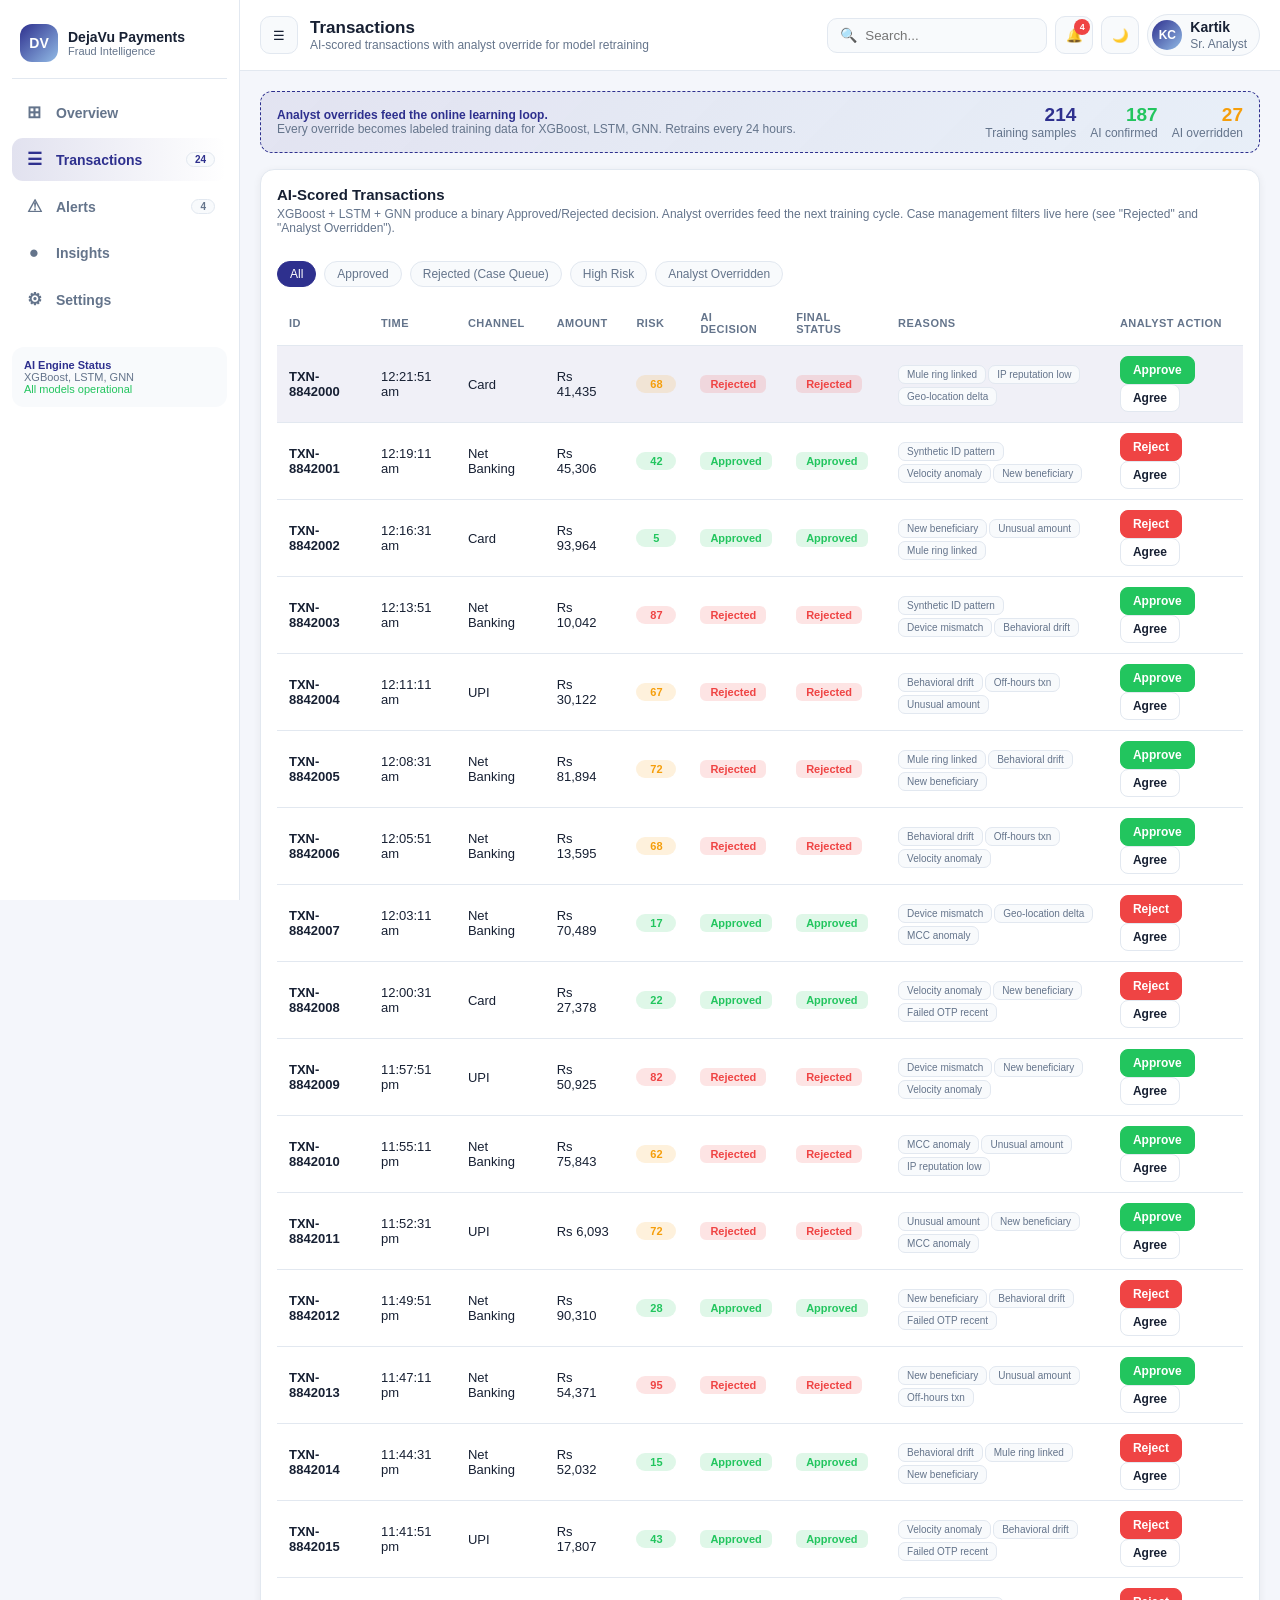
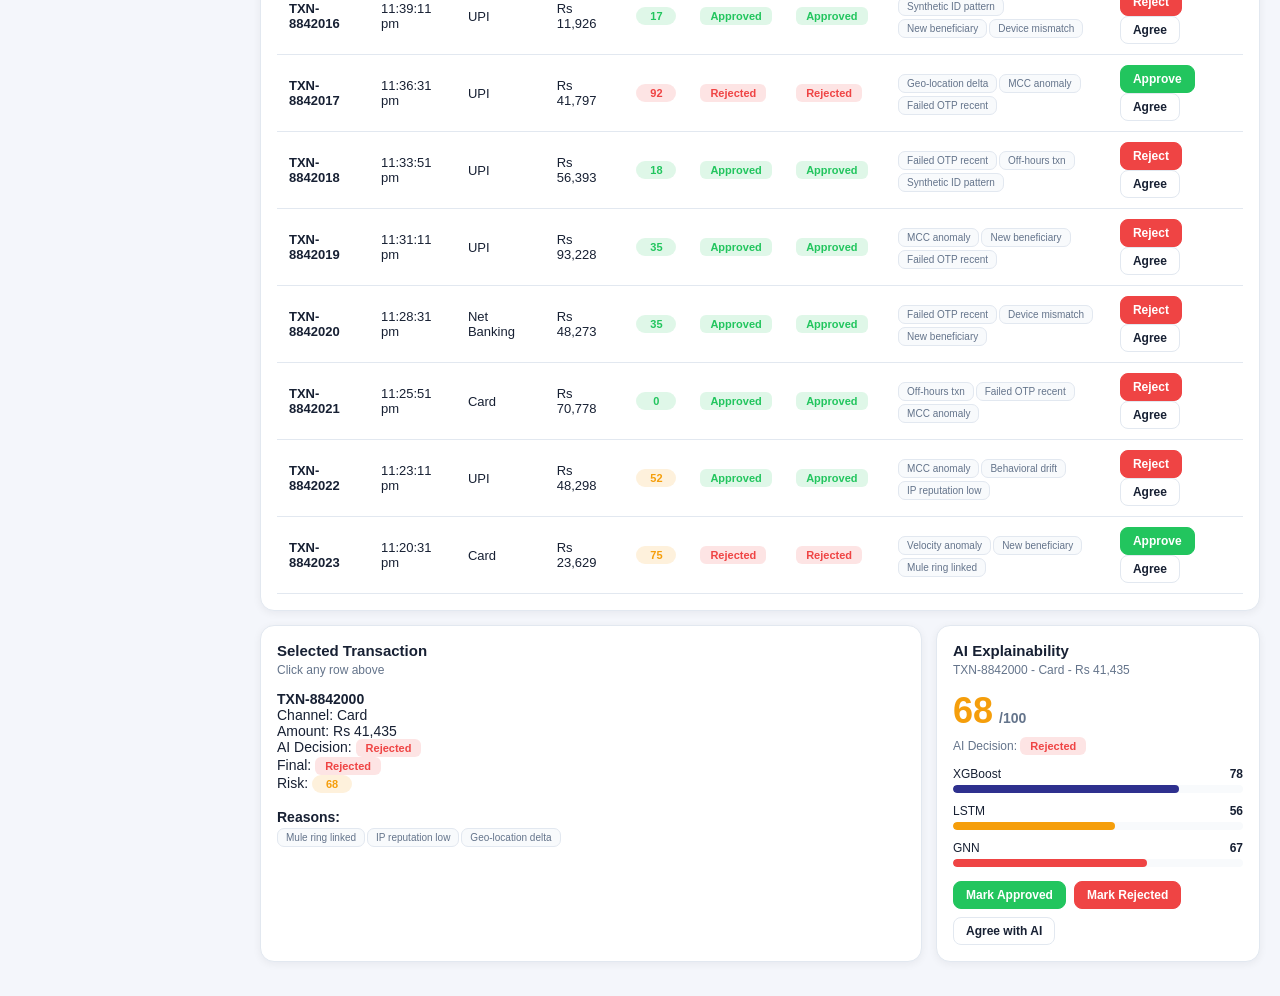
==== transactions.html @ 10d120a1 "v1 of dashboard" ====
<!DOCTYPE html>
<html lang="en"><head><meta charset="UTF-8"><meta name="viewport" content="width=device-width,initial-scale=1.0"><title>DejaVu Payments</title><link rel="stylesheet" href="styles.css"></head>
<body data-page="transactions">
<div class="app">
  <aside class="sidebar" id="sidebar">
    <div class="brand"><div class="logo">DV</div><div class="brand-text"><div class="brand-title">DejaVu Payments</div><div class="brand-sub">Fraud Intelligence</div></div></div>
    
<nav class="nav">
  <a href="index.html" data-page="overview"><span class="nav-ico">&#8862;</span><span class="nav-label">Overview</span></a>
  <a href="transactions.html" data-page="transactions"><span class="nav-ico">&#9776;</span><span class="nav-label">Transactions</span><span class="nav-count" data-count="txns">0</span></a>
  <a href="alerts.html" data-page="alerts"><span class="nav-ico">&#9888;</span><span class="nav-label">Alerts</span><span class="nav-count" data-count="alerts">0</span></a>
  <a href="insights.html" data-page="insights"><span class="nav-ico">&#9679;</span><span class="nav-label">Insights</span></a>
  <a href="settings.html" data-page="settings"><span class="nav-ico">&#9881;</span><span class="nav-label">Settings</span></a>
</nav>

    <div class="engine-card"><b style="color:var(--primary)">AI Engine Status</b><br>XGBoost, LSTM, GNN<br><span style="color:var(--safe)">All models operational</span></div>
  </aside>
  <main class="main">
    <header class="topbar">
      <div class="left-head"><button class="icon-btn" id="collapseBtn">&#9776;</button><div><div class="page-title" id="pageTitle"></div><div class="page-sub" id="pageSub"></div></div></div>
      <div class="top-actions">
        <div class="search"><span>&#128269;</span><input placeholder="Search..."></div>
        <button class="icon-btn" id="notifBtn">&#128276;<span class="badge" id="notifBadge">0</span></button>
        <button class="icon-btn" id="themeToggle">&#127769;</button>
        <div class="user"><div class="avatar">KC</div><span><b>Kartik</b><br><small class="small">Sr. Analyst</small></span></div>
        <div class="notif-panel" id="notifPanel"><div class="notif-head"><b>Notifications</b><button class="btn" onclick="markAllRead()">Mark all read</button></div><div class="notif-list" id="notifList"></div><a class="small" style="text-align:center;padding:10px;text-decoration:none;color:var(--primary)" href="alerts.html">View all alerts</a></div>
      </div>
    </header>
    <section class="content">
<div class="training-banner" id="trainingBanner"></div>
<div class="grid">
  <div class="card c12">
    <div class="card-head">
      <div><div class="card-title">AI-Scored Transactions</div><div class="card-sub">XGBoost + LSTM + GNN produce a binary Approved/Rejected decision. Analyst overrides feed the next training cycle. Case management filters live here (see "Rejected" and "Analyst Overridden").</div></div>
      <div class="filters">
        <span class="chip active" data-filter="all">All</span>
        <span class="chip" data-filter="Approved">Approved</span>
        <span class="chip" data-filter="Rejected">Rejected (Case Queue)</span>
        <span class="chip" data-filter="high-risk">High Risk</span>
        <span class="chip" data-filter="overridden">Analyst Overridden</span>
      </div>
    </div>
    <div class="table-wrap"><table><thead><tr><th>ID</th><th>Time</th><th>Channel</th><th>Amount</th><th>Risk</th><th>AI Decision</th><th>Final Status</th><th>Reasons</th><th>Analyst Action</th></tr></thead><tbody id="txnBody"></tbody></table></div>
  </div>
</div>
<div class="grid">
  <div class="card c8"><div class="card-title">Selected Transaction</div><div class="card-sub">Click any row above</div><div id="txnDetail"></div></div>
  <div class="card c4">
    <div class="card-title">AI Explainability</div>
    <div class="card-sub" id="explainId2"></div>
    <div class="risk-big" id="explainScore2"></div>
    <div id="aiDecisionLabel" class="small" style="margin:6px 0 12px"></div>
    <div class="sig"><div class="sigline"><span>XGBoost</span><b id="sigXGB2"></b></div><div class="bar"><div id="fillXGB2" class="fill" style="background:var(--primary)"></div></div></div>
    <div class="sig"><div class="sigline"><span>LSTM</span><b id="sigLSTM2"></b></div><div class="bar"><div id="fillLSTM2" class="fill" style="background:var(--warn)"></div></div></div>
    <div class="sig"><div class="sigline"><span>GNN</span><b id="sigGNN2"></b></div><div class="bar"><div id="fillGNN2" class="fill" style="background:var(--danger)"></div></div></div>
    <div style="margin-top:14px;display:flex;gap:8px;flex-wrap:wrap">
      <button class="btn safe" onclick="openReview('approve')">Mark Approved</button>
      <button class="btn danger" onclick="openReview('reject')">Mark Rejected</button>
      <button class="btn" onclick="openReview('agree')">Agree with AI</button>
    </div>
  </div>
</div>
</section>
  </main>
</div>

<div class="modal-back" id="modalBack">
  <div class="modal">
    <h3 id="modalTitle">Manual Review</h3>
    <p class="small" id="modalDesc"></p>
    <label>Reason <span style="color:var(--danger)">*</span></label>
    <select id="modalReason">
      <option value="">Select reason...</option>
      <option>Customer verified transaction</option>
      <option>Known merchant / recurring pattern</option>
      <option>Velocity anomaly confirmed</option>
      <option>Mule network destination confirmed</option>
      <option>Behavioral drift matches ATO</option>
      <option>False positive - low-risk context</option>
      <option>Other (see notes)</option>
    </select>
    <label>Analyst Notes (optional)</label>
    <textarea rows="3" placeholder="Add training context..."></textarea>
    <div class="modal-actions">
      <button class="btn" onclick="closeModal()">Cancel</button>
      <button class="btn primary" onclick="submitReview()">Submit as Training Data</button>
    </div>
  </div>
</div>
<div class="toast" id="toast"><b id="toastTitle">Saved</b><br><span class="small" id="toastMsg">Done</span></div>

<script src="app.js"></script>
</body></html>
---- styles.css ----
:root{
  --bg:#f4f6fb; --surface:#fff; --surface2:#f8fafc;
  --text:#172033; --muted:#64748b; --border:#e2e8f0;
  --primary:#2E308E; --primary2:#4c50c9; --accent:#92BBE6;
  --safe:#22c55e; --warn:#f59e0b; --danger:#ef4444;
  --shadow:0 2px 8px rgba(15,23,42,.06);
  --shadow2:0 12px 34px rgba(15,23,42,.12);
  --radius:14px; --gap:14px;
  --side:240px; --sideCollapsed:72px;
}
[data-theme=dark]{
  --bg:#0b1020; --surface:#121832; --surface2:#182043;
  --text:#e6ebff; --muted:#9aa5c9; --border:#24304f;
  --primary:#7678ff; --primary2:#9ca0ff;
  --shadow:0 2px 8px rgba(0,0,0,.35);
  --shadow2:0 12px 34px rgba(0,0,0,.45);
}
*{box-sizing:border-box; min-width:0}
html,body{margin:0; overflow-x:hidden; width:100%}
body{font-family:Inter,-apple-system,BlinkMacSystemFont,'Segoe UI',Roboto,sans-serif;background:var(--bg);color:var(--text);font-size:14px}
.app{display:grid;grid-template-columns:var(--side) minmax(0,1fr);min-height:100vh;transition:grid-template-columns .25s}
.app.collapsed{grid-template-columns:var(--sideCollapsed) minmax(0,1fr)}
.sidebar{position:sticky;top:0;height:100vh;background:var(--surface);border-right:1px solid var(--border);padding:18px 12px;z-index:20;overflow:hidden}
.brand{display:flex;gap:10px;align-items:center;padding:6px 8px 16px;margin-bottom:12px;border-bottom:1px solid var(--border)}
.logo{width:38px;height:38px;border-radius:12px;display:grid;place-items:center;color:#fff;font-weight:900;background:linear-gradient(135deg,var(--primary),var(--accent));flex-shrink:0}
.brand-text,.nav-label,.nav-count,.engine-card{transition:.2s}
.app.collapsed .brand-text,.app.collapsed .nav-label,.app.collapsed .nav-count,.app.collapsed .engine-card{display:none}
.brand-title{font-weight:800}
.brand-sub{font-size:11px;color:var(--muted)}
.nav a{display:flex;align-items:center;gap:12px;text-decoration:none;color:var(--muted);padding:11px 12px;border-radius:11px;margin:4px 0;font-weight:600}
.nav a:hover{background:var(--surface2);color:var(--text)}
.nav a.active{background:linear-gradient(90deg,rgba(46,48,142,.14),transparent);color:var(--primary)}
.nav-ico{font-size:17px;width:20px;text-align:center;flex-shrink:0}
.nav-count{margin-left:auto;border:1px solid var(--border);background:var(--surface2);border-radius:99px;font-size:10px;padding:1px 8px}
.engine-card{margin-top:26px;padding:12px;border-radius:12px;background:var(--surface2);font-size:11px;color:var(--muted)}
.main{min-width:0;max-width:100%;overflow-x:hidden}
.topbar{position:sticky;top:0;z-index:15;background:var(--surface);border-bottom:1px solid var(--border);padding:14px 20px;display:flex;justify-content:space-between;align-items:center;gap:14px}
.left-head{display:flex;align-items:center;gap:12px;min-width:0}
.icon-btn{width:38px;height:38px;border-radius:10px;border:1px solid var(--border);background:var(--surface2);color:var(--text);cursor:pointer;display:grid;place-items:center;position:relative;flex-shrink:0}
.icon-btn:hover{border-color:var(--primary)}
.page-title{font-size:17px;font-weight:800}
.page-sub{font-size:12px;color:var(--muted)}
.top-actions{display:flex;align-items:center;gap:8px;position:relative;flex-shrink:0}
.search{width:220px;background:var(--surface2);border:1px solid var(--border);padding:8px 12px;border-radius:10px;display:flex;gap:8px}
.search input{border:0;outline:0;background:transparent;color:var(--text);width:100%}
.badge{position:absolute;top:2px;right:2px;background:var(--danger);color:white;min-width:16px;height:16px;border-radius:999px;font-size:9px;display:grid;place-items:center;font-weight:800}
.user{display:flex;align-items:center;gap:8px;border:1px solid var(--border);background:var(--surface2);border-radius:999px;padding:4px 12px 4px 4px}
.avatar{width:30px;height:30px;border-radius:50%;display:grid;place-items:center;background:linear-gradient(135deg,var(--primary),var(--accent));color:white;font-weight:800;font-size:12px}
.content{padding:20px;max-width:100%}
.grid{display:grid;gap:var(--gap);grid-template-columns:repeat(12,minmax(0,1fr));margin-bottom:var(--gap)}
.grid > .c2{grid-column:span 2}
.grid > .c3{grid-column:span 3}
.grid > .c4{grid-column:span 4}
.grid > .c6{grid-column:span 6}
.grid > .c8{grid-column:span 8}
.grid > .c12{grid-column:span 12}
.card,.kpi{background:var(--surface);border:1px solid var(--border);border-radius:var(--radius);box-shadow:var(--shadow);padding:16px;min-width:0;overflow:hidden}
.kpi{display:flex;flex-direction:column;min-height:120px}
.kpi-top{display:flex;justify-content:space-between;gap:8px;align-items:flex-start}
.kpi-label{font-size:10px;text-transform:uppercase;letter-spacing:.05em;color:var(--muted);font-weight:800;line-height:1.3}
.kpi-ico{width:30px;height:30px;border-radius:8px;background:rgba(46,48,142,.1);display:grid;place-items:center;flex-shrink:0;font-size:14px}
.kpi-value{font-size:20px;font-weight:900;margin:8px 0 4px;line-height:1.15}
.delta{font-size:11px;margin-top:auto}
.up{color:var(--safe)} .down{color:var(--danger)}
.card-title{font-size:15px;font-weight:900;margin-bottom:4px}
.card-sub{font-size:12px;color:var(--muted);margin-bottom:14px}
.card-head{display:flex;justify-content:space-between;gap:12px;flex-wrap:wrap;margin-bottom:14px;align-items:flex-start}
.chartbox{position:relative;width:100%;height:230px}
.chartbox canvas{display:block;width:100%;height:100%}
.filters{display:flex;gap:8px;flex-wrap:wrap}
.chip{padding:5px 12px;border-radius:999px;border:1px solid var(--border);background:var(--surface2);color:var(--muted);cursor:pointer;font-size:12px;white-space:nowrap}
.chip.active{background:var(--primary);border-color:var(--primary);color:#fff}
.alert{display:flex;gap:12px;align-items:center;padding:12px 16px;border-radius:12px;border:1px solid var(--border);border-left-width:4px;background:var(--surface);margin-bottom:10px}
.alert.danger{border-left-color:var(--danger);background:rgba(239,68,68,.06)}
.alert.warn{border-left-color:var(--warn);background:rgba(245,158,11,.06)}
.alert.info{border-left-color:var(--primary);background:rgba(46,48,142,.06)}
.alert-title{font-weight:800}
.alert-msg{font-size:12px;color:var(--muted)}
.close{margin-left:auto;background:transparent;border:0;color:var(--muted);cursor:pointer;font-size:18px}
.timeline{display:grid;grid-template-columns:repeat(4,minmax(0,1fr));gap:10px}
.node{background:var(--surface2);border:1px solid var(--border);border-radius:10px;padding:10px;min-width:0}
.node.upi{border-top:3px solid var(--warn)}
.node.cardn{border-top:3px solid var(--primary)}
.node.nb{border-top:3px solid var(--danger)}
.node.dv{border-top:3px solid var(--safe);background:linear-gradient(135deg,rgba(34,197,94,.08),rgba(46,48,142,.08))}
.time{font-size:11px;color:var(--muted);font-weight:800}
.tl-title{font-weight:900;margin:4px 0;font-size:12px}
.small{font-size:12px;color:var(--muted)}
.tag{display:inline-block;margin:3px 2px 0 0;padding:3px 8px;border-radius:7px;background:var(--surface2);border:1px solid var(--border);font-size:10px;color:var(--muted)}
.risk-big{font-size:36px;font-weight:900;display:flex;align-items:baseline;gap:6px;line-height:1.1}
.risk-big small{font-size:14px;color:var(--muted)}
.sig{margin:11px 0}
.sigline{display:flex;justify-content:space-between;font-size:12px;margin-bottom:4px}
.bar{height:8px;background:var(--surface2);border-radius:999px;overflow:hidden}
.fill{height:100%;border-radius:999px}
.table-wrap{overflow-x:auto;width:100%}
table{width:100%;border-collapse:collapse;font-size:13px}
th,td{text-align:left;padding:10px 12px;border-bottom:1px solid var(--border);vertical-align:middle}
th{font-size:11px;text-transform:uppercase;color:var(--muted);letter-spacing:.04em}
tbody tr:hover{background:var(--surface2);cursor:pointer}
tbody tr.selected{background:rgba(46,48,142,.07)}
.pill{display:inline-flex;justify-content:center;align-items:center;min-width:40px;padding:3px 10px;border-radius:999px;font-size:11px;font-weight:900}
.low{background:rgba(34,197,94,.14);color:var(--safe)}
.med{background:rgba(245,158,11,.14);color:var(--warn)}
.high{background:rgba(239,68,68,.14);color:var(--danger)}
.status{padding:3px 10px;border-radius:6px;font-size:11px;font-weight:800;white-space:nowrap;display:inline-block}
.st-Approved{background:rgba(34,197,94,.14);color:var(--safe)}
.st-Rejected{background:rgba(239,68,68,.14);color:var(--danger)}
.override-tag{display:inline-block;margin-left:6px;padding:2px 6px;border-radius:5px;background:rgba(245,158,11,.15);color:var(--warn);font-size:9px;font-weight:800}
.btn{border:1px solid var(--border);background:var(--surface);color:var(--text);border-radius:8px;padding:6px 12px;cursor:pointer;font-weight:700;font-size:12px;text-decoration:none;display:inline-flex;align-items:center;gap:6px}
.btn:hover{border-color:var(--primary);color:var(--primary)}
.btn.primary{background:var(--primary);border-color:var(--primary);color:white}
.btn.primary:hover{background:var(--primary2);color:white}
.btn.safe{background:var(--safe);border-color:var(--safe);color:white}
.btn.safe:hover{background:#16a34a;color:white}
.btn.danger{background:var(--danger);border-color:var(--danger);color:white}
.btn.danger:hover{background:#dc2626;color:white}
.notif-panel{display:none;position:absolute;top:46px;right:0;width:360px;max-width:calc(100vw - 40px);max-height:460px;background:var(--surface);border:1px solid var(--border);box-shadow:var(--shadow2);border-radius:12px;overflow:hidden;z-index:30}
.notif-panel.show{display:flex;flex-direction:column}
.notif-head{display:flex;justify-content:space-between;padding:12px 16px;border-bottom:1px solid var(--border);align-items:center}
.notif-list{overflow:auto}
.notif{display:flex;gap:10px;padding:12px 16px;border-bottom:1px solid var(--border);cursor:pointer}
.notif:hover{background:var(--surface2)}
.notif.unread{background:rgba(46,48,142,.05)}
.dot{width:8px;height:8px;border-radius:50%;margin-top:7px;flex-shrink:0}
.modal-back{display:none;position:fixed;inset:0;background:rgba(15,23,42,.55);z-index:50;align-items:center;justify-content:center;backdrop-filter:blur(4px)}
.modal-back.show{display:flex}
.modal{background:var(--surface);border-radius:16px;padding:22px;max-width:480px;width:92%;box-shadow:var(--shadow2)}
.modal h3{margin:0 0 4px}
label{display:block;margin:12px 0 6px;font-size:12px;font-weight:800}
select,textarea,input.input{width:100%;padding:9px;border:1px solid var(--border);border-radius:8px;background:var(--surface2);color:var(--text);font-family:inherit}
.modal-actions{display:flex;gap:10px;justify-content:flex-end;margin-top:16px}
.toast{display:none;position:fixed;right:24px;bottom:24px;background:var(--surface);border:1px solid var(--border);border-left:4px solid var(--safe);border-radius:10px;box-shadow:var(--shadow2);padding:12px 16px;z-index:60}
.toast.show{display:block}
.setting{display:flex;justify-content:space-between;align-items:center;padding:12px 0;border-bottom:1px solid var(--border);gap:12px}
.setting:last-child{border-bottom:0}
.switch{position:relative;width:40px;height:22px;flex-shrink:0}
.switch input{display:none}
.slider{position:absolute;inset:0;background:var(--border);border-radius:999px;cursor:pointer;transition:.25s}
.slider:before{content:"";position:absolute;width:16px;height:16px;left:3px;top:3px;background:#fff;border-radius:50%;transition:.25s}
.switch input:checked+.slider{background:var(--primary)}
.switch input:checked+.slider:before{transform:translateX(18px)}
.training-banner{background:linear-gradient(135deg,rgba(46,48,142,.09),rgba(146,187,230,.12));border:1px dashed var(--primary);border-radius:12px;padding:12px 16px;margin-bottom:16px;font-size:12px;display:flex;gap:14px;align-items:center;flex-wrap:wrap}
.training-banner b{color:var(--primary)}
.training-stat{text-align:right;flex-shrink:0}
.training-stat .num{font-size:19px;font-weight:900}
@media (max-width:1200px){
  .grid{grid-template-columns:repeat(6,minmax(0,1fr))}
  .grid > .c2{grid-column:span 2}
  .grid > .c3{grid-column:span 3}
  .grid > .c4{grid-column:span 3}
  .grid > .c6{grid-column:span 6}
  .grid > .c8{grid-column:span 6}
  .grid > .c12{grid-column:span 6}
}
@media (max-width:900px){
  .grid{grid-template-columns:repeat(2,minmax(0,1fr))}
  .grid > *{grid-column:span 1}
  .grid > .c8,.grid > .c12,.grid > .c6{grid-column:span 2}
  .timeline{grid-template-columns:1fr 1fr}
  .search{display:none}
}
@media (max-width:600px){
  .app,.app.collapsed{grid-template-columns:1fr}
  .sidebar{position:fixed;transform:translateX(-100%);width:250px}
  .sidebar.mobile-open{transform:translateX(0)}
  .grid{grid-template-columns:1fr}
  .grid > *{grid-column:span 1 !important}
  .timeline{grid-template-columns:1fr}
  .content{padding:14px}
  .user span{display:none}
}
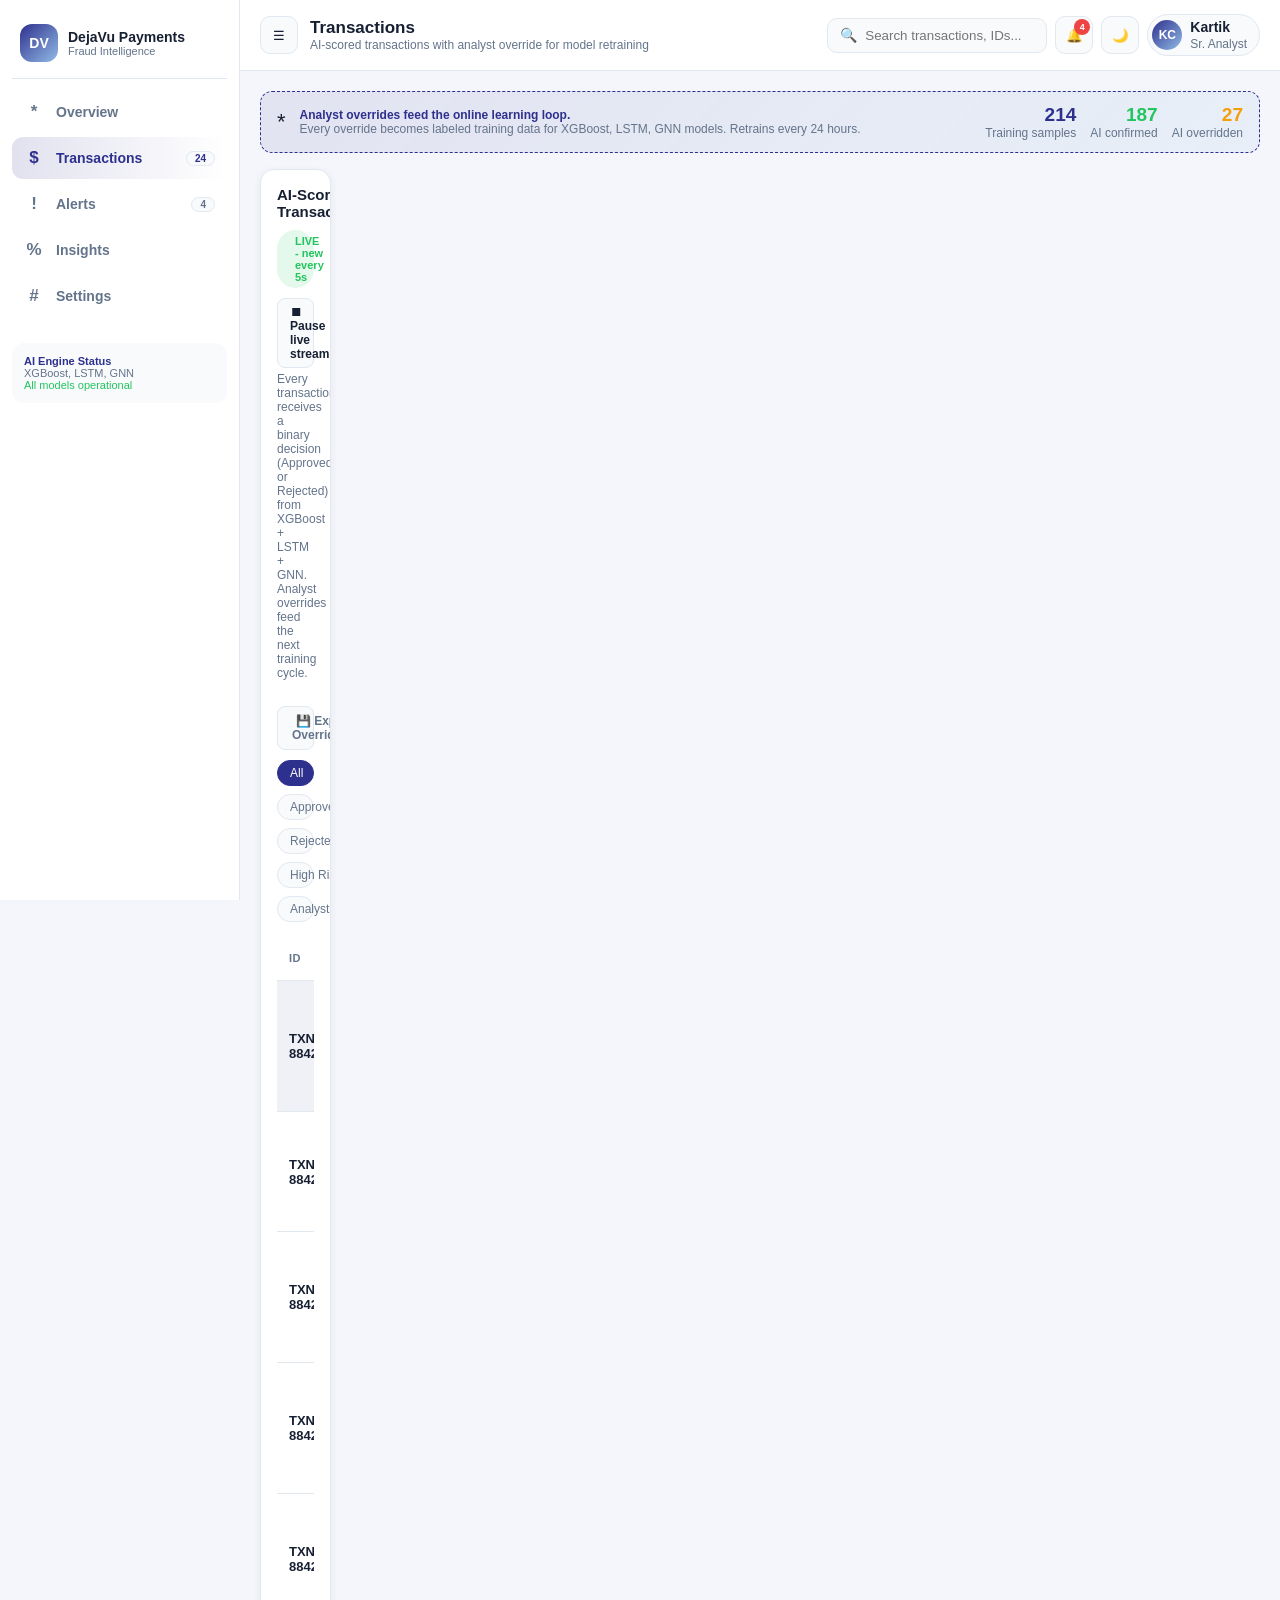
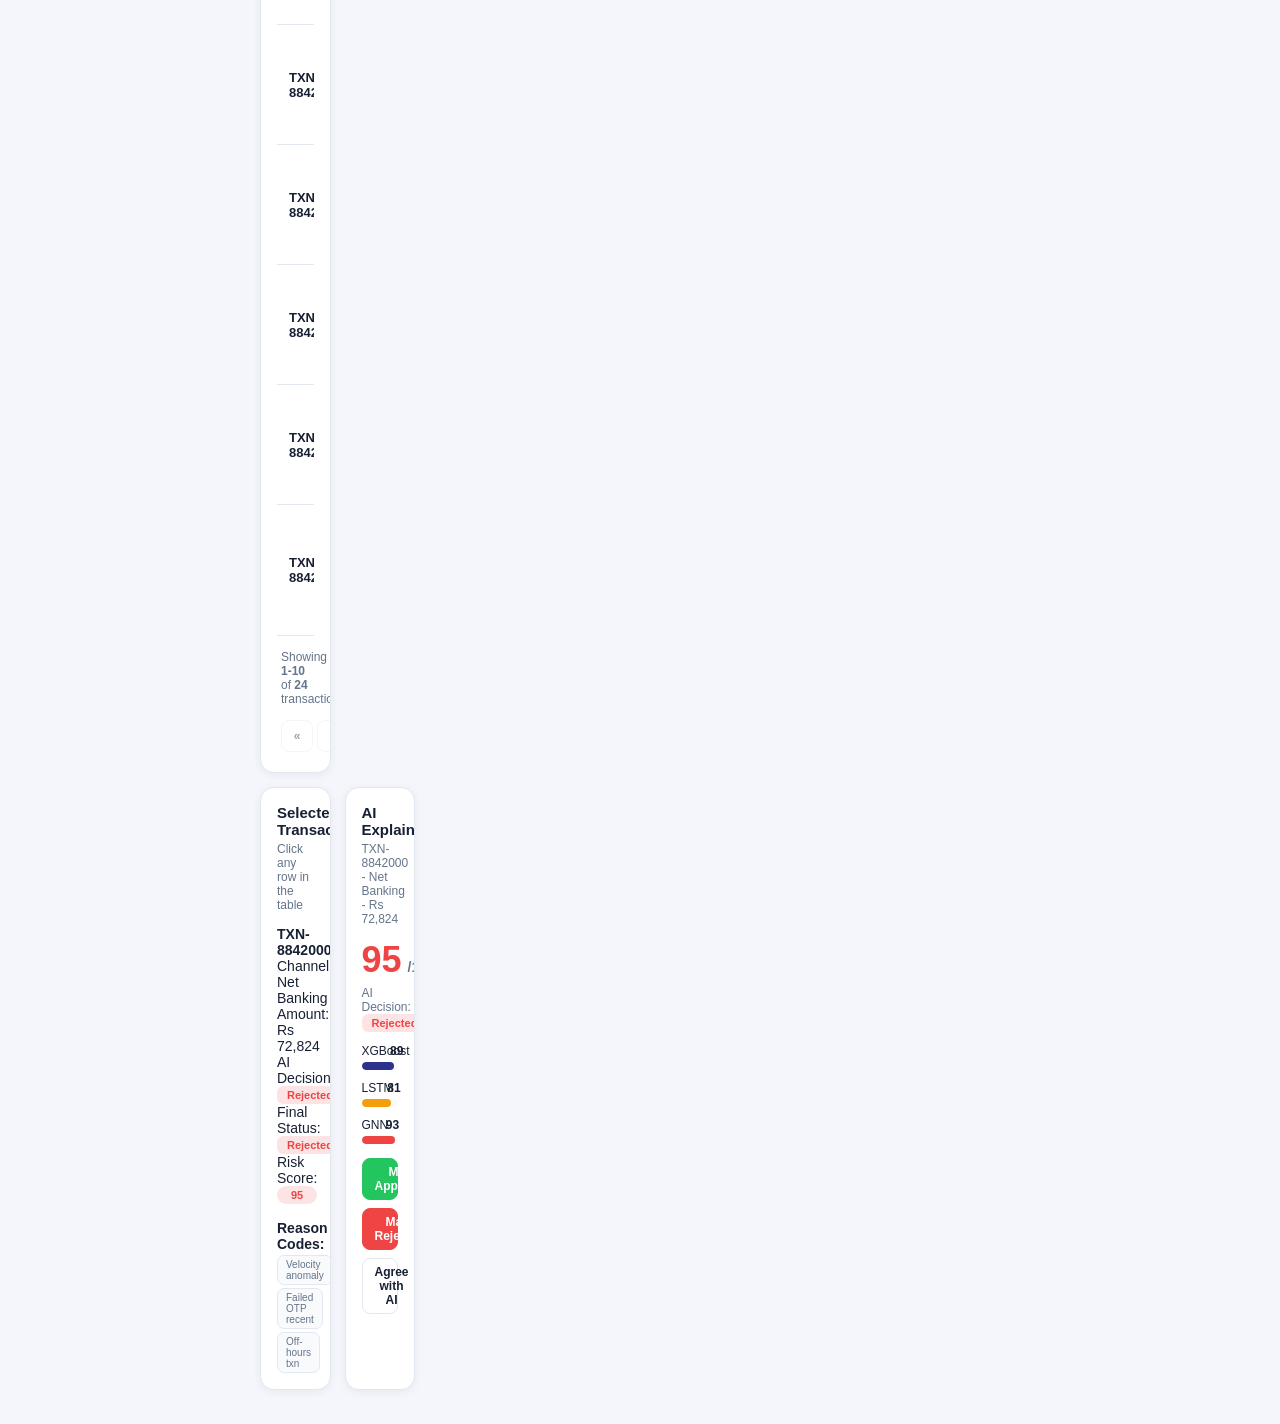
==== commit 2f56703c: "Added Transactions pagination & export" ====
--- a/transactions.html
+++ b/transactions.html
@@ -1,66 +1,134 @@
 <!DOCTYPE html>
-<html lang="en"><head><meta charset="UTF-8"><meta name="viewport" content="width=device-width,initial-scale=1.0"><title>DejaVu Payments</title><link rel="stylesheet" href="styles.css"></head>
+<html lang="en">
+<head>
+<meta charset="UTF-8">
+<meta name="viewport" content="width=device-width, initial-scale=1.0">
+<title>DejaVu Payments - Transactions</title>
+<link rel="stylesheet" href="styles.css">
+<style>
+  .live-strip{display:flex;align-items:center;gap:10px;flex-wrap:wrap}
+  .live-badge{display:inline-flex;align-items:center;gap:6px;padding:5px 12px;border-radius:999px;background:rgba(34,197,94,.12);color:var(--safe);font-size:11px;font-weight:800}
+  .live-dot{width:8px;height:8px;border-radius:50%;background:var(--safe);box-shadow:0 0 0 rgba(34,197,94,.6);animation:pulse 1.6s infinite}
+  .live-dot.off{background:var(--muted);animation:none;box-shadow:none}
+  @keyframes pulse{0%{box-shadow:0 0 0 0 rgba(34,197,94,.6)}70%{box-shadow:0 0 0 8px rgba(34,197,94,0)}100%{box-shadow:0 0 0 0 rgba(34,197,94,0)}}
+  .pause-btn{background:var(--surface2);border:1px solid var(--border);border-radius:8px;padding:6px 12px;font-size:12px;font-weight:700;cursor:pointer;color:var(--text)}
+  .pause-btn.paused{background:rgba(245,158,11,.14);color:var(--warn);border-color:var(--warn)}
+  .live-indicator{display:none;align-items:center;gap:8px;padding:8px 14px;border-radius:10px;background:rgba(46,48,142,.08);color:var(--primary);font-size:12px;margin-bottom:12px;font-weight:700}
+  .live-indicator a{color:var(--primary);text-decoration:underline;cursor:pointer}
+  .pagination{display:flex;justify-content:space-between;align-items:center;gap:14px;padding:14px 4px 4px;flex-wrap:wrap}
+  .page-info{font-size:12px;color:var(--muted)}
+  .page-ctrls{display:flex;gap:4px}
+  .page-btn{min-width:32px;height:32px;border-radius:8px;border:1px solid var(--border);background:var(--surface);color:var(--text);cursor:pointer;font-weight:700;font-size:12px;padding:0 8px}
+  .page-btn:hover:not(:disabled){border-color:var(--primary);color:var(--primary)}
+  .page-btn.active{background:var(--primary);color:#fff;border-color:var(--primary)}
+  .page-btn:disabled{opacity:.4;cursor:not-allowed}
+  .export-btn{background:var(--primary);color:#fff;border:1px solid var(--primary);border-radius:8px;padding:7px 14px;font-weight:700;font-size:12px;cursor:pointer;display:inline-flex;align-items:center;gap:8px}
+  .export-btn:hover:not(:disabled){background:var(--primary2)}
+  .export-btn:disabled{background:var(--surface2);color:var(--muted);border-color:var(--border);cursor:not-allowed}
+  .export-count{background:rgba(255,255,255,.22);padding:1px 8px;border-radius:99px;font-size:10px}
+  .export-btn:disabled .export-count{background:var(--surface);color:var(--muted)}
+</style>
+</head>
 <body data-page="transactions">
 <div class="app">
   <aside class="sidebar" id="sidebar">
-    <div class="brand"><div class="logo">DV</div><div class="brand-text"><div class="brand-title">DejaVu Payments</div><div class="brand-sub">Fraud Intelligence</div></div></div>
-    
-<nav class="nav">
-  <a href="index.html" data-page="overview"><span class="nav-ico">&#8862;</span><span class="nav-label">Overview</span></a>
-  <a href="transactions.html" data-page="transactions"><span class="nav-ico">&#9776;</span><span class="nav-label">Transactions</span><span class="nav-count" data-count="txns">0</span></a>
-  <a href="alerts.html" data-page="alerts"><span class="nav-ico">&#9888;</span><span class="nav-label">Alerts</span><span class="nav-count" data-count="alerts">0</span></a>
-  <a href="insights.html" data-page="insights"><span class="nav-ico">&#9679;</span><span class="nav-label">Insights</span></a>
-  <a href="settings.html" data-page="settings"><span class="nav-ico">&#9881;</span><span class="nav-label">Settings</span></a>
-</nav>
-
+    <div class="brand">
+      <div class="logo">DV</div>
+      <div class="brand-text"><div class="brand-title">DejaVu Payments</div><div class="brand-sub">Fraud Intelligence</div></div>
+    </div>
+    <nav class="nav">
+      <a href="index.html" data-page="overview"><span class="nav-ico">*</span><span class="nav-label">Overview</span></a>
+      <a href="transactions.html" data-page="transactions"><span class="nav-ico">$</span><span class="nav-label">Transactions</span><span class="nav-count" data-count="txns">0</span></a>
+      <a href="alerts.html" data-page="alerts"><span class="nav-ico">!</span><span class="nav-label">Alerts</span><span class="nav-count" data-count="alerts">0</span></a>
+      <a href="insights.html" data-page="insights"><span class="nav-ico">%</span><span class="nav-label">Insights</span></a>
+      <a href="settings.html" data-page="settings"><span class="nav-ico">#</span><span class="nav-label">Settings</span></a>
+    </nav>
     <div class="engine-card"><b style="color:var(--primary)">AI Engine Status</b><br>XGBoost, LSTM, GNN<br><span style="color:var(--safe)">All models operational</span></div>
   </aside>
   <main class="main">
     <header class="topbar">
-      <div class="left-head"><button class="icon-btn" id="collapseBtn">&#9776;</button><div><div class="page-title" id="pageTitle"></div><div class="page-sub" id="pageSub"></div></div></div>
+      <div class="left-head">
+        <button class="icon-btn" id="collapseBtn">&#9776;</button>
+        <div><div class="page-title" id="pageTitle"></div><div class="page-sub" id="pageSub"></div></div>
+      </div>
       <div class="top-actions">
-        <div class="search"><span>&#128269;</span><input placeholder="Search..."></div>
+        <div class="search"><span>&#128269;</span><input placeholder="Search transactions, IDs..."></div>
         <button class="icon-btn" id="notifBtn">&#128276;<span class="badge" id="notifBadge">0</span></button>
         <button class="icon-btn" id="themeToggle">&#127769;</button>
         <div class="user"><div class="avatar">KC</div><span><b>Kartik</b><br><small class="small">Sr. Analyst</small></span></div>
-        <div class="notif-panel" id="notifPanel"><div class="notif-head"><b>Notifications</b><button class="btn" onclick="markAllRead()">Mark all read</button></div><div class="notif-list" id="notifList"></div><a class="small" style="text-align:center;padding:10px;text-decoration:none;color:var(--primary)" href="alerts.html">View all alerts</a></div>
+        <div class="notif-panel" id="notifPanel">
+          <div class="notif-head"><b>Notifications</b><button class="btn" onclick="markAllRead()">Mark all read</button></div>
+          <div class="notif-list" id="notifList"></div>
+          <a class="small" style="text-align:center;padding:12px;text-decoration:none;color:var(--primary)" href="alerts.html">View all alerts</a>
+        </div>
       </div>
     </header>
     <section class="content">
-<div class="training-banner" id="trainingBanner"></div>
-<div class="grid">
-  <div class="card c12">
-    <div class="card-head">
-      <div><div class="card-title">AI-Scored Transactions</div><div class="card-sub">XGBoost + LSTM + GNN produce a binary Approved/Rejected decision. Analyst overrides feed the next training cycle. Case management filters live here (see "Rejected" and "Analyst Overridden").</div></div>
-      <div class="filters">
-        <span class="chip active" data-filter="all">All</span>
-        <span class="chip" data-filter="Approved">Approved</span>
-        <span class="chip" data-filter="Rejected">Rejected (Case Queue)</span>
-        <span class="chip" data-filter="high-risk">High Risk</span>
-        <span class="chip" data-filter="overridden">Analyst Overridden</span>
+      <div class="training-banner" id="trainingBanner"></div>
+      <div class="live-indicator" id="liveIndicator" data-new="0"></div>
+
+      <div class="grid row-6">
+        <div class="card span-6">
+          <div class="card-head">
+            <div>
+              <div class="card-title" style="display:flex;align-items:center;gap:10px;flex-wrap:wrap">
+                AI-Scored Transactions
+                <span class="live-badge"><span class="live-dot" id="liveDot"></span> LIVE - new every 5s</span>
+                <button class="pause-btn" id="pauseBtn" onclick="togglePause()">&#9209; Pause live stream</button>
+              </div>
+              <div class="card-sub">Every transaction receives a binary decision (Approved or Rejected) from XGBoost + LSTM + GNN. Analyst overrides feed the next training cycle.</div>
+            </div>
+            <div class="live-strip">
+              <button class="export-btn" id="exportBtn" onclick="exportOverridden()" disabled>
+                &#128190; Export Overridden <span class="export-count" id="exportCount">0</span>
+              </button>
+              <div class="filters">
+                <span class="chip active" data-filter="all">All</span>
+                <span class="chip" data-filter="Approved">Approved</span>
+                <span class="chip" data-filter="Rejected">Rejected</span>
+                <span class="chip" data-filter="high-risk">High Risk</span>
+                <span class="chip" data-filter="overridden">Analyst Overridden</span>
+              </div>
+            </div>
+          </div>
+          <div class="table-wrap">
+            <table>
+              <thead>
+                <tr>
+                  <th>ID</th><th>Timestamp</th><th>Channel</th><th>Amount</th>
+                  <th>Risk</th><th>AI Decision</th><th>Final Status</th>
+                  <th>Reason Codes</th><th>Analyst Action</th>
+                </tr>
+              </thead>
+              <tbody id="txnBody"></tbody>
+            </table>
+          </div>
+          <div class="pagination" id="pagination"></div>
+        </div>
       </div>
-    </div>
-    <div class="table-wrap"><table><thead><tr><th>ID</th><th>Time</th><th>Channel</th><th>Amount</th><th>Risk</th><th>AI Decision</th><th>Final Status</th><th>Reasons</th><th>Analyst Action</th></tr></thead><tbody id="txnBody"></tbody></table></div>
-  </div>
-</div>
-<div class="grid">
-  <div class="card c8"><div class="card-title">Selected Transaction</div><div class="card-sub">Click any row above</div><div id="txnDetail"></div></div>
-  <div class="card c4">
-    <div class="card-title">AI Explainability</div>
-    <div class="card-sub" id="explainId2"></div>
-    <div class="risk-big" id="explainScore2"></div>
-    <div id="aiDecisionLabel" class="small" style="margin:6px 0 12px"></div>
-    <div class="sig"><div class="sigline"><span>XGBoost</span><b id="sigXGB2"></b></div><div class="bar"><div id="fillXGB2" class="fill" style="background:var(--primary)"></div></div></div>
-    <div class="sig"><div class="sigline"><span>LSTM</span><b id="sigLSTM2"></b></div><div class="bar"><div id="fillLSTM2" class="fill" style="background:var(--warn)"></div></div></div>
-    <div class="sig"><div class="sigline"><span>GNN</span><b id="sigGNN2"></b></div><div class="bar"><div id="fillGNN2" class="fill" style="background:var(--danger)"></div></div></div>
-    <div style="margin-top:14px;display:flex;gap:8px;flex-wrap:wrap">
-      <button class="btn safe" onclick="openReview('approve')">Mark Approved</button>
-      <button class="btn danger" onclick="openReview('reject')">Mark Rejected</button>
-      <button class="btn" onclick="openReview('agree')">Agree with AI</button>
-    </div>
-  </div>
-</div>
-</section>
+
+      <div class="grid row-6" style="margin-top:14px">
+        <div class="card span-4">
+          <div class="card-title">Selected Transaction</div>
+          <div class="card-sub">Click any row in the table</div>
+          <div id="txnDetail"></div>
+        </div>
+        <div class="card span-2">
+          <div class="card-title">AI Explainability</div>
+          <div class="card-sub" id="explainId2"></div>
+          <div class="risk-big" id="explainScore2"></div>
+          <div id="aiDecisionLabel" class="small" style="margin:6px 0 12px"></div>
+          <div class="sig"><div class="sigline"><span>XGBoost</span><b id="sigXGB2"></b></div><div class="bar"><div id="fillXGB2" class="fill" style="background:var(--primary)"></div></div></div>
+          <div class="sig"><div class="sigline"><span>LSTM</span><b id="sigLSTM2"></b></div><div class="bar"><div id="fillLSTM2" class="fill" style="background:var(--warn)"></div></div></div>
+          <div class="sig"><div class="sigline"><span>GNN</span><b id="sigGNN2"></b></div><div class="bar"><div id="fillGNN2" class="fill" style="background:var(--danger)"></div></div></div>
+          <div style="margin-top:14px;display:flex;gap:8px;flex-wrap:wrap">
+            <button class="btn safe" onclick="openReview('approve')">Mark Approved</button>
+            <button class="btn danger" onclick="openReview('reject')">Mark Rejected</button>
+            <button class="btn" onclick="openReview('agree')">Agree with AI</button>
+          </div>
+        </div>
+      </div>
+    </section>
   </main>
 </div>
 
@@ -80,14 +148,18 @@
       <option>Other (see notes)</option>
     </select>
     <label>Analyst Notes (optional)</label>
-    <textarea rows="3" placeholder="Add training context..."></textarea>
+    <textarea id="modalNotes" rows="3" placeholder="Add training context for the models..."></textarea>
     <div class="modal-actions">
       <button class="btn" onclick="closeModal()">Cancel</button>
       <button class="btn primary" onclick="submitReview()">Submit as Training Data</button>
     </div>
   </div>
 </div>
-<div class="toast" id="toast"><b id="toastTitle">Saved</b><br><span class="small" id="toastMsg">Done</span></div>
+<div class="toast" id="toast">
+  <b id="toastTitle">Saved</b><br>
+  <span class="small" id="toastMsg">Done</span>
+</div>
 
 <script src="app.js"></script>
-</body></html>+</body>
+</html>
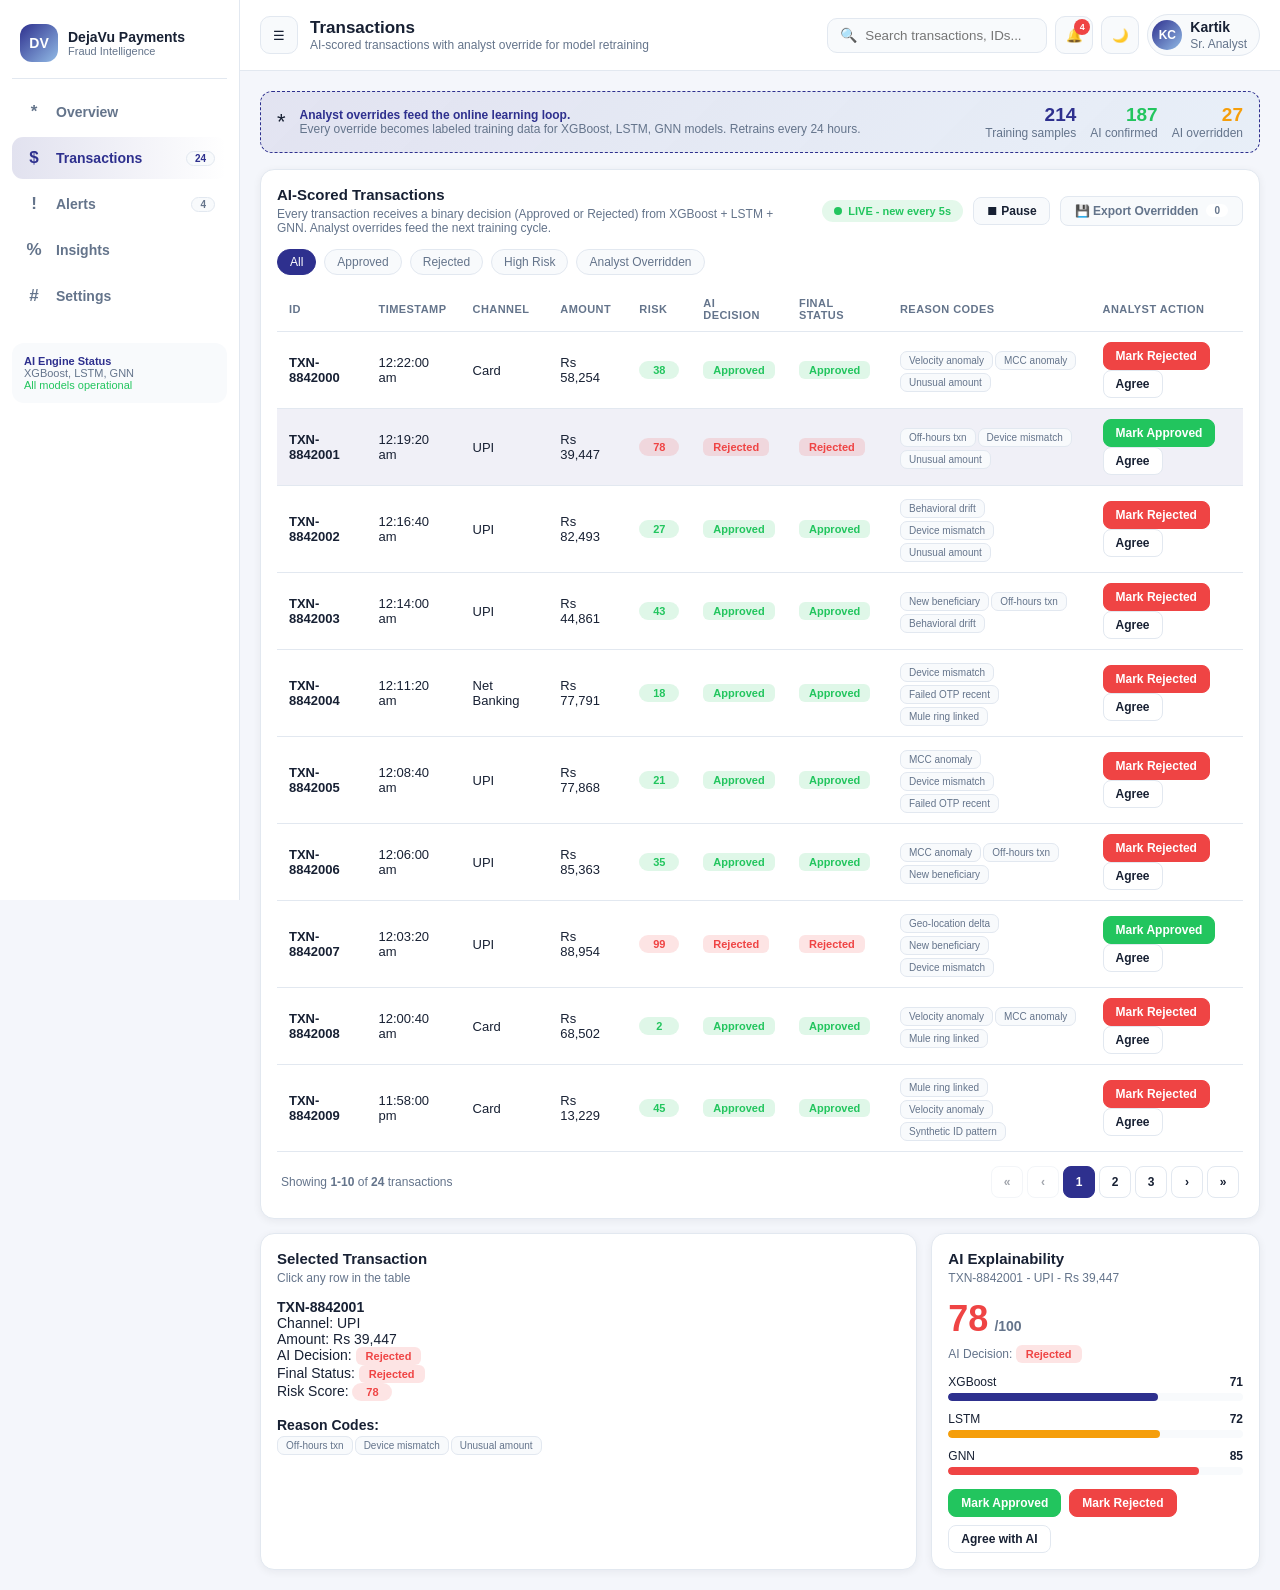
==== commit 8a9efa24: "Update transactions.html to fix grid and scaling issues" ====
--- a/transactions.html
+++ b/transactions.html
@@ -6,27 +6,40 @@
 <title>DejaVu Payments - Transactions</title>
 <link rel="stylesheet" href="styles.css">
 <style>
-  .live-strip{display:flex;align-items:center;gap:10px;flex-wrap:wrap}
-  .live-badge{display:inline-flex;align-items:center;gap:6px;padding:5px 12px;border-radius:999px;background:rgba(34,197,94,.12);color:var(--safe);font-size:11px;font-weight:800}
-  .live-dot{width:8px;height:8px;border-radius:50%;background:var(--safe);box-shadow:0 0 0 rgba(34,197,94,.6);animation:pulse 1.6s infinite}
+  /* --- Transactions page local overrides + additions --- */
+  .txn-card{width:100%;box-sizing:border-box;margin-bottom:14px}
+  .txn-head{
+    display:flex;justify-content:space-between;align-items:center;
+    gap:16px;flex-wrap:wrap;margin-bottom:14px
+  }
+  .txn-head .head-left{min-width:0;flex:1 1 260px}
+  .txn-head .head-right{display:flex;align-items:center;gap:10px;flex-wrap:wrap}
+  .live-badge{display:inline-flex;align-items:center;gap:6px;padding:5px 12px;border-radius:999px;background:rgba(34,197,94,.12);color:var(--safe);font-size:11px;font-weight:800;white-space:nowrap}
+  .live-dot{width:8px;height:8px;border-radius:50%;background:var(--safe);box-shadow:0 0 0 rgba(34,197,94,.6);animation:pulse 1.6s infinite;flex-shrink:0}
   .live-dot.off{background:var(--muted);animation:none;box-shadow:none}
   @keyframes pulse{0%{box-shadow:0 0 0 0 rgba(34,197,94,.6)}70%{box-shadow:0 0 0 8px rgba(34,197,94,0)}100%{box-shadow:0 0 0 0 rgba(34,197,94,0)}}
-  .pause-btn{background:var(--surface2);border:1px solid var(--border);border-radius:8px;padding:6px 12px;font-size:12px;font-weight:700;cursor:pointer;color:var(--text)}
+  .pause-btn{background:var(--surface2);border:1px solid var(--border);border-radius:8px;padding:6px 12px;font-size:12px;font-weight:700;cursor:pointer;color:var(--text);white-space:nowrap}
   .pause-btn.paused{background:rgba(245,158,11,.14);color:var(--warn);border-color:var(--warn)}
   .live-indicator{display:none;align-items:center;gap:8px;padding:8px 14px;border-radius:10px;background:rgba(46,48,142,.08);color:var(--primary);font-size:12px;margin-bottom:12px;font-weight:700}
   .live-indicator a{color:var(--primary);text-decoration:underline;cursor:pointer}
+  .filter-row{display:flex;align-items:center;gap:10px;flex-wrap:wrap;margin-bottom:12px}
+  .filter-row .filters{flex:1 1 auto}
   .pagination{display:flex;justify-content:space-between;align-items:center;gap:14px;padding:14px 4px 4px;flex-wrap:wrap}
   .page-info{font-size:12px;color:var(--muted)}
-  .page-ctrls{display:flex;gap:4px}
+  .page-ctrls{display:flex;gap:4px;flex-wrap:wrap}
   .page-btn{min-width:32px;height:32px;border-radius:8px;border:1px solid var(--border);background:var(--surface);color:var(--text);cursor:pointer;font-weight:700;font-size:12px;padding:0 8px}
   .page-btn:hover:not(:disabled){border-color:var(--primary);color:var(--primary)}
   .page-btn.active{background:var(--primary);color:#fff;border-color:var(--primary)}
   .page-btn:disabled{opacity:.4;cursor:not-allowed}
-  .export-btn{background:var(--primary);color:#fff;border:1px solid var(--primary);border-radius:8px;padding:7px 14px;font-weight:700;font-size:12px;cursor:pointer;display:inline-flex;align-items:center;gap:8px}
+  .export-btn{background:var(--primary);color:#fff;border:1px solid var(--primary);border-radius:8px;padding:7px 14px;font-weight:700;font-size:12px;cursor:pointer;display:inline-flex;align-items:center;gap:8px;white-space:nowrap}
   .export-btn:hover:not(:disabled){background:var(--primary2)}
   .export-btn:disabled{background:var(--surface2);color:var(--muted);border-color:var(--border);cursor:not-allowed}
   .export-count{background:rgba(255,255,255,.22);padding:1px 8px;border-radius:99px;font-size:10px}
   .export-btn:disabled .export-count{background:var(--surface);color:var(--muted)}
+  /* Below-table detail grid (two cards side by side) - safe explicit widths */
+  .detail-row{display:grid;grid-template-columns:2fr 1fr;gap:14px;align-items:stretch}
+  .detail-row > .card{width:100%;box-sizing:border-box;min-width:0}
+  @media(max-width:1100px){.detail-row{grid-template-columns:1fr}}
 </style>
 </head>
 <body data-page="transactions">
@@ -67,53 +80,55 @@
       <div class="training-banner" id="trainingBanner"></div>
       <div class="live-indicator" id="liveIndicator" data-new="0"></div>
 
-      <div class="grid row-6">
-        <div class="card span-6">
-          <div class="card-head">
-            <div>
-              <div class="card-title" style="display:flex;align-items:center;gap:10px;flex-wrap:wrap">
-                AI-Scored Transactions
-                <span class="live-badge"><span class="live-dot" id="liveDot"></span> LIVE - new every 5s</span>
-                <button class="pause-btn" id="pauseBtn" onclick="togglePause()">&#9209; Pause live stream</button>
-              </div>
-              <div class="card-sub">Every transaction receives a binary decision (Approved or Rejected) from XGBoost + LSTM + GNN. Analyst overrides feed the next training cycle.</div>
-            </div>
-            <div class="live-strip">
-              <button class="export-btn" id="exportBtn" onclick="exportOverridden()" disabled>
-                &#128190; Export Overridden <span class="export-count" id="exportCount">0</span>
-              </button>
-              <div class="filters">
-                <span class="chip active" data-filter="all">All</span>
-                <span class="chip" data-filter="Approved">Approved</span>
-                <span class="chip" data-filter="Rejected">Rejected</span>
-                <span class="chip" data-filter="high-risk">High Risk</span>
-                <span class="chip" data-filter="overridden">Analyst Overridden</span>
-              </div>
-            </div>
+      <!-- Main transactions card - plain full-width block, no grid abstraction -->
+      <div class="card txn-card">
+        <div class="txn-head">
+          <div class="head-left">
+            <div class="card-title" style="margin-bottom:4px">AI-Scored Transactions</div>
+            <div class="card-sub" style="margin-bottom:0">Every transaction receives a binary decision (Approved or Rejected) from XGBoost + LSTM + GNN. Analyst overrides feed the next training cycle.</div>
           </div>
-          <div class="table-wrap">
-            <table>
-              <thead>
-                <tr>
-                  <th>ID</th><th>Timestamp</th><th>Channel</th><th>Amount</th>
-                  <th>Risk</th><th>AI Decision</th><th>Final Status</th>
-                  <th>Reason Codes</th><th>Analyst Action</th>
-                </tr>
-              </thead>
-              <tbody id="txnBody"></tbody>
-            </table>
+          <div class="head-right">
+            <span class="live-badge"><span class="live-dot" id="liveDot"></span> LIVE - new every 5s</span>
+            <button class="pause-btn" id="pauseBtn" onclick="togglePause()">&#9209; Pause</button>
+            <button class="export-btn" id="exportBtn" onclick="exportOverridden()" disabled>
+              &#128190; Export Overridden <span class="export-count" id="exportCount">0</span>
+            </button>
           </div>
-          <div class="pagination" id="pagination"></div>
         </div>
+
+        <div class="filter-row">
+          <div class="filters">
+            <span class="chip active" data-filter="all">All</span>
+            <span class="chip" data-filter="Approved">Approved</span>
+            <span class="chip" data-filter="Rejected">Rejected</span>
+            <span class="chip" data-filter="high-risk">High Risk</span>
+            <span class="chip" data-filter="overridden">Analyst Overridden</span>
+          </div>
+        </div>
+
+        <div class="table-wrap">
+          <table>
+            <thead>
+              <tr>
+                <th>ID</th><th>Timestamp</th><th>Channel</th><th>Amount</th>
+                <th>Risk</th><th>AI Decision</th><th>Final Status</th>
+                <th>Reason Codes</th><th>Analyst Action</th>
+              </tr>
+            </thead>
+            <tbody id="txnBody"></tbody>
+          </table>
+        </div>
+        <div class="pagination" id="pagination"></div>
       </div>
 
-      <div class="grid row-6" style="margin-top:14px">
-        <div class="card span-4">
+      <!-- Detail + Explainability row -->
+      <div class="detail-row">
+        <div class="card">
           <div class="card-title">Selected Transaction</div>
           <div class="card-sub">Click any row in the table</div>
           <div id="txnDetail"></div>
         </div>
-        <div class="card span-2">
+        <div class="card">
           <div class="card-title">AI Explainability</div>
           <div class="card-sub" id="explainId2"></div>
           <div class="risk-big" id="explainScore2"></div>
